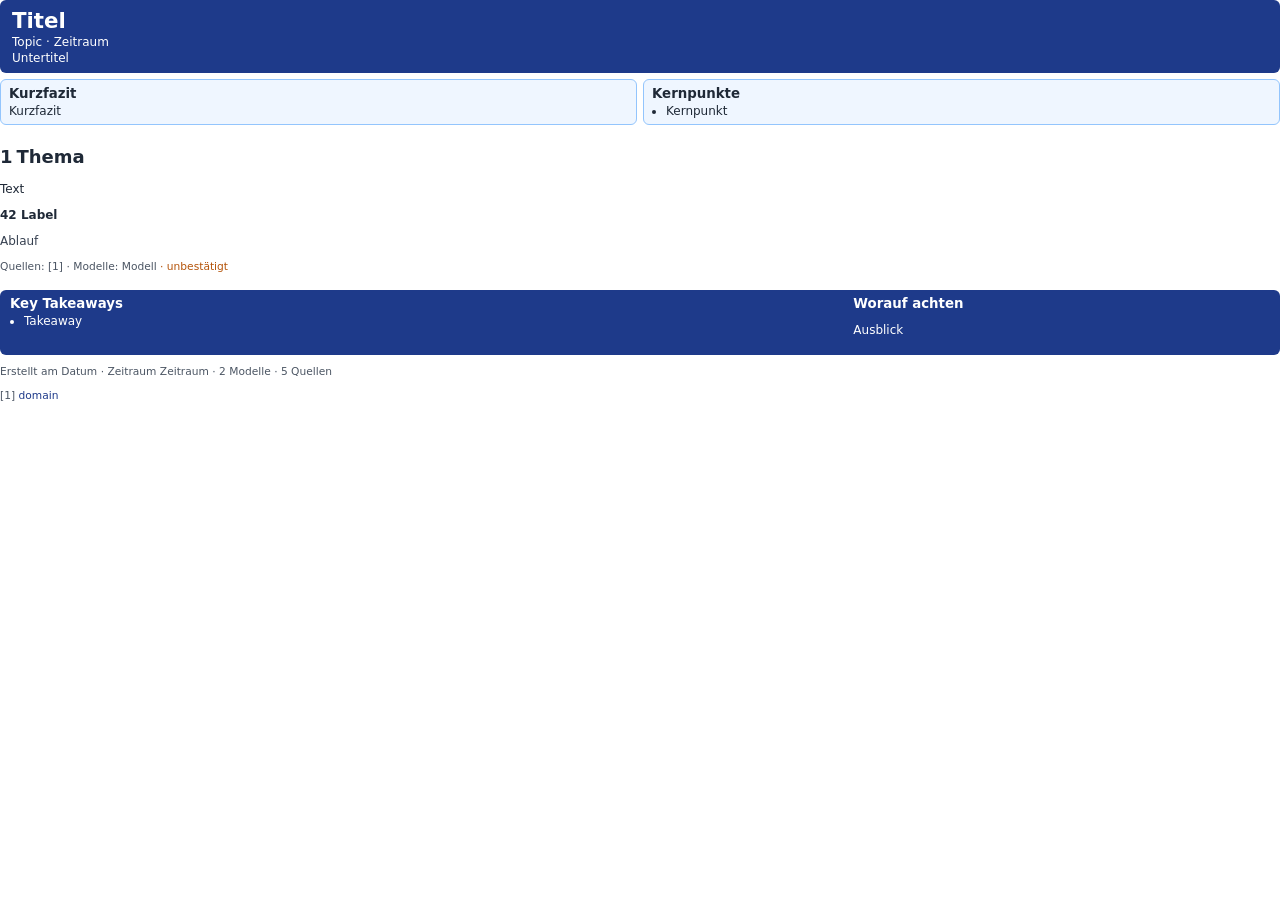
==== ai-news-digest/src/main/resources/templates/pdf/digest.html @ 3613cbc5 "feat: Gotenberg, einfaches PDF und HTML-Mail, Versand über Mailpit (Roadmap-Schritt 8) - Gotenberg 8" ====
<!DOCTYPE html>
<!--
  Simple one-page PDF (roadmap step 8); the final infographic design follows in step 17
  (docs/09-pdf-design.md). Rendered by Gotenberg (Chromium). No external resources: everything the
  page needs is in this file. All texts come from an LLM and are escaped by th:text.
-->
<html lang="de" xmlns:th="http://www.thymeleaf.org">
<head>
  <meta charset="UTF-8">
  <title th:text="${digest.title}">Titel</title>
  <style>
    @page { size: A4; margin: 10mm; }
    * { box-sizing: border-box; }
    body { margin: 0; font-family: "DejaVu Sans", Arial, Helvetica, sans-serif; font-size: 9pt;
           color: #1f2937; -webkit-print-color-adjust: exact; print-color-adjust: exact; }
    .banner { background: #1e3a8a; color: #fff; border-radius: 6px; padding: 8px 12px; }
    .banner h1 { margin: 0; font-size: 16pt; }
    .banner p { margin: 2px 0 0; font-size: 9pt; }
    .row { display: grid; grid-template-columns: 1fr 1fr; gap: 6px; margin-top: 6px; }
    .card { border: 1.5px solid #93c5fd; background: #eff6ff; border-radius: 6px; padding: 6px 8px; }
    .card h2 { margin: 0 0 3px; font-size: 10pt; }
    .card p, .card ul { margin: 0; }
    .card ul { padding-left: 14px; }
    .section { border-width: 1.5px; border-style: solid; }
    .blue { border-color: #3b82f6; background: #eff6ff; }
    .green { border-color: #22c55e; background: #f0fdf4; }
    .purple { border-color: #a855f7; background: #faf5ff; }
    .orange { border-color: #f97316; background: #fff7ed; }
    .red { border-color: #ef4444; background: #fef2f2; }
    .teal { border-color: #14b8a6; background: #f0fdfa; }
    .number { font-weight: bold; margin-right: 4px; }
    .highlight { margin-top: 3px; font-weight: bold; }
    .flow { margin-top: 3px; color: #374151; }
    .meta { margin-top: 3px; font-size: 8pt; color: #4b5563; }
    .unconfirmed { color: #b45309; }
    .closing { margin-top: 6px; background: #1e3a8a; color: #fff; border-radius: 6px;
               padding: 6px 10px; display: grid; grid-template-columns: 2fr 1fr; gap: 10px; }
    .closing h2 { margin: 0 0 3px; font-size: 10pt; }
    .closing ul { margin: 0; padding-left: 14px; }
    .footer { margin-top: 6px; font-size: 8pt; color: #4b5563; }
    .footer a { color: #1e3a8a; }
  </style>
</head>
<body>
  <div class="banner">
    <h1 th:text="${digest.title}">Titel</h1>
    <p><span th:text="${digest.topicName}">Topic</span> · <span th:text="${digest.period}">Zeitraum</span></p>
    <p th:if="${!#strings.isEmpty(digest.subtitle)}" th:text="${digest.subtitle}">Untertitel</p>
  </div>

  <div class="row">
    <div class="card">
      <h2>Kurzfazit</h2>
      <p th:text="${digest.summary}">Kurzfazit</p>
    </div>
    <div class="card">
      <h2>Kernpunkte</h2>
      <ul>
        <li th:each="point : ${digest.keyPoints}" th:text="${point.text}">Kernpunkt</li>
      </ul>
    </div>
  </div>

  <div class="row">
    <div th:each="section : ${digest.sections}" th:class="${'card section ' + section.color}">
      <h2><span class="number" th:text="${section.number}">1</span><span th:text="${section.heading}">Thema</span></h2>
      <p th:text="${section.text}">Text</p>
      <p class="highlight" th:if="${section.highlightValue != null}">
        <span th:text="${section.highlightValue}">42</span> <span th:text="${section.highlightLabel}">Label</span>
      </p>
      <p class="flow" th:if="${!section.flowSteps.isEmpty()}" th:text="${#strings.listJoin(section.flowSteps, ' → ')}">Ablauf</p>
      <p class="meta">
        Quellen: <span th:each="source, it : ${section.sourceNumbers}" th:text="${'[' + source + ']' + (it.last ? '' : ' ')}">[1]</span>
        · Modelle: <span th:text="${#strings.listJoin(section.models, ', ')}">Modell</span>
        <span class="unconfirmed" th:if="${section.unconfirmed}">· unbestätigt</span>
      </p>
    </div>
  </div>

  <div class="closing">
    <div>
      <h2>Key Takeaways</h2>
      <ul>
        <li th:each="takeaway : ${digest.takeaways}" th:text="${takeaway}">Takeaway</li>
      </ul>
    </div>
    <div th:if="${!#strings.isEmpty(digest.watchOut)}">
      <h2>Worauf achten</h2>
      <p th:text="${digest.watchOut}">Ausblick</p>
    </div>
  </div>

  <div class="footer">
    <p>
      Erstellt am <span th:text="${digest.createdOn}">Datum</span> · Zeitraum <span th:text="${digest.period}">Zeitraum</span>
      · <span th:text="${digest.modelCount}">2</span> Modelle · <span th:text="${digest.sources.size()}">5</span> Quellen
    </p>
    <p>
      <span th:each="source : ${digest.sources}">[<span th:text="${source.number}">1</span>] <a th:href="${source.url}" th:text="${source.domain}">domain</a> </span>
    </p>
  </div>
</body>
</html>
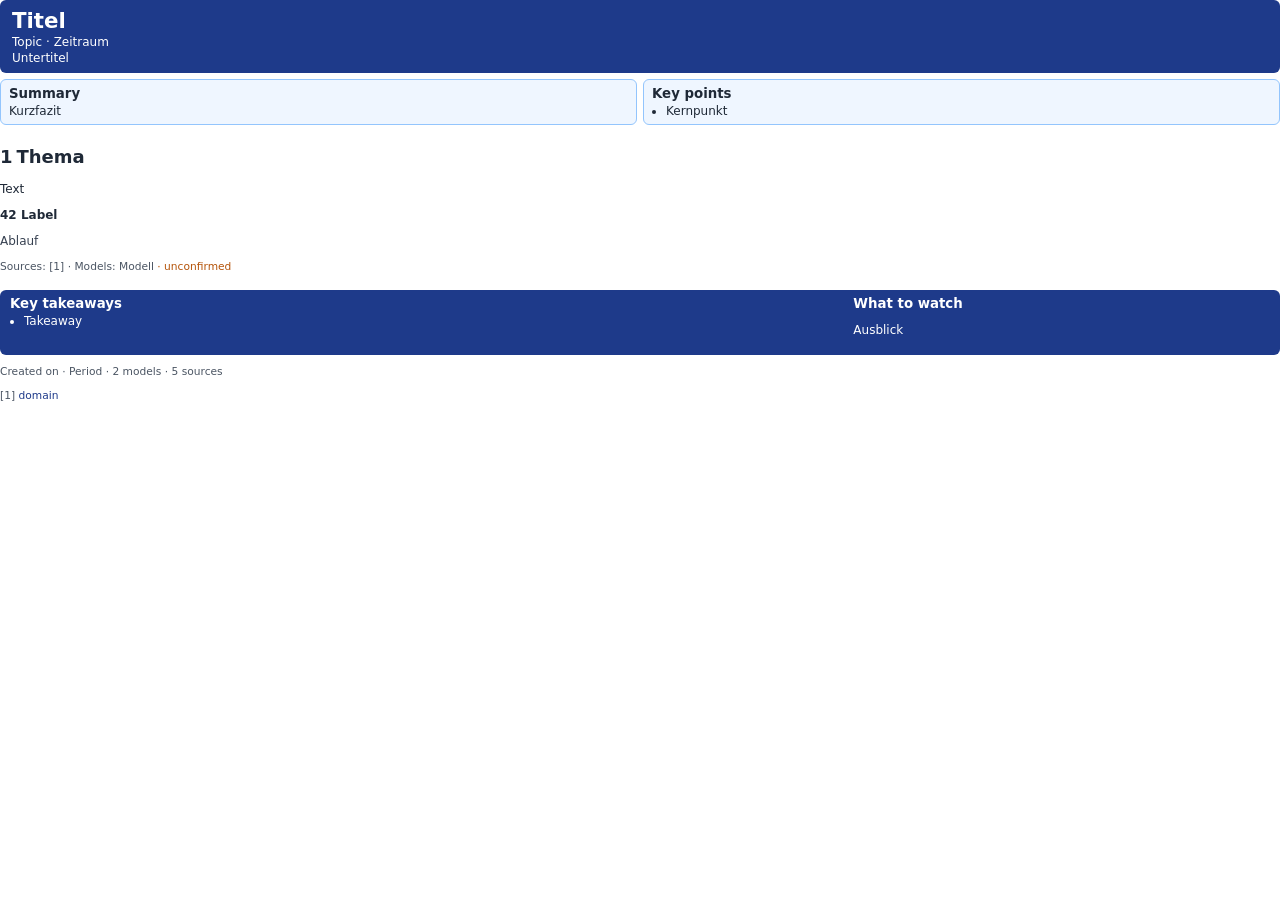
==== commit 0beb7f8a: "feat: Prompts und Digest auf Englisch, strengere Quellen (Roadmap-Schritt 9c) - Englische Prompt-Ver" ====
--- a/ai-news-digest/src/main/resources/templates/pdf/digest.html
+++ b/ai-news-digest/src/main/resources/templates/pdf/digest.html
@@ -4,7 +4,7 @@
   (docs/09-pdf-design.md). Rendered by Gotenberg (Chromium). No external resources: everything the
   page needs is in this file. All texts come from an LLM and are escaped by th:text.
 -->
-<html lang="de" xmlns:th="http://www.thymeleaf.org">
+<html lang="en" th:lang="${lang}" xmlns:th="http://www.thymeleaf.org">
 <head>
   <meta charset="UTF-8">
   <title th:text="${digest.title}">Titel</title>
@@ -50,11 +50,11 @@
 
   <div class="row">
     <div class="card">
-      <h2>Kurzfazit</h2>
+      <h2 th:text="#{digest.summary}">Summary</h2>
       <p th:text="${digest.summary}">Kurzfazit</p>
     </div>
     <div class="card">
-      <h2>Kernpunkte</h2>
+      <h2 th:text="#{digest.keyPoints}">Key points</h2>
       <ul>
         <li th:each="point : ${digest.keyPoints}" th:text="${point.text}">Kernpunkt</li>
       </ul>
@@ -70,30 +70,30 @@
       </p>
       <p class="flow" th:if="${!section.flowSteps.isEmpty()}" th:text="${#strings.listJoin(section.flowSteps, ' → ')}">Ablauf</p>
       <p class="meta">
-        Quellen: <span th:each="source, it : ${section.sourceNumbers}" th:text="${'[' + source + ']' + (it.last ? '' : ' ')}">[1]</span>
-        · Modelle: <span th:text="${#strings.listJoin(section.models, ', ')}">Modell</span>
-        <span class="unconfirmed" th:if="${section.unconfirmed}">· unbestätigt</span>
+        <span th:text="#{digest.sources}">Sources</span>: <span th:each="source, it : ${section.sourceNumbers}" th:text="${'[' + source + ']' + (it.last ? '' : ' ')}">[1]</span>
+        · <span th:text="#{digest.models}">Models</span>: <span th:text="${#strings.listJoin(section.models, ', ')}">Modell</span>
+        <span class="unconfirmed" th:if="${section.unconfirmed}" th:text="${'· ' + #messages.msg('digest.unconfirmed')}">· unconfirmed</span>
       </p>
     </div>
   </div>
 
   <div class="closing">
     <div>
-      <h2>Key Takeaways</h2>
+      <h2 th:text="#{digest.takeaways}">Key takeaways</h2>
       <ul>
         <li th:each="takeaway : ${digest.takeaways}" th:text="${takeaway}">Takeaway</li>
       </ul>
     </div>
     <div th:if="${!#strings.isEmpty(digest.watchOut)}">
-      <h2>Worauf achten</h2>
+      <h2 th:text="#{digest.watchOut}">What to watch</h2>
       <p th:text="${digest.watchOut}">Ausblick</p>
     </div>
   </div>
 
   <div class="footer">
     <p>
-      Erstellt am <span th:text="${digest.createdOn}">Datum</span> · Zeitraum <span th:text="${digest.period}">Zeitraum</span>
-      · <span th:text="${digest.modelCount}">2</span> Modelle · <span th:text="${digest.sources.size()}">5</span> Quellen
+      <span th:text="#{digest.createdOn(${digest.createdOn})}">Created on</span> · <span th:text="#{digest.period(${digest.period})}">Period</span>
+      · <span th:text="#{digest.modelCount(${digest.modelCount})}">2 models</span> · <span th:text="#{digest.sourceCount(${digest.sources.size()})}">5 sources</span>
     </p>
     <p>
       <span th:each="source : ${digest.sources}">[<span th:text="${source.number}">1</span>] <a th:href="${source.url}" th:text="${source.domain}">domain</a> </span>
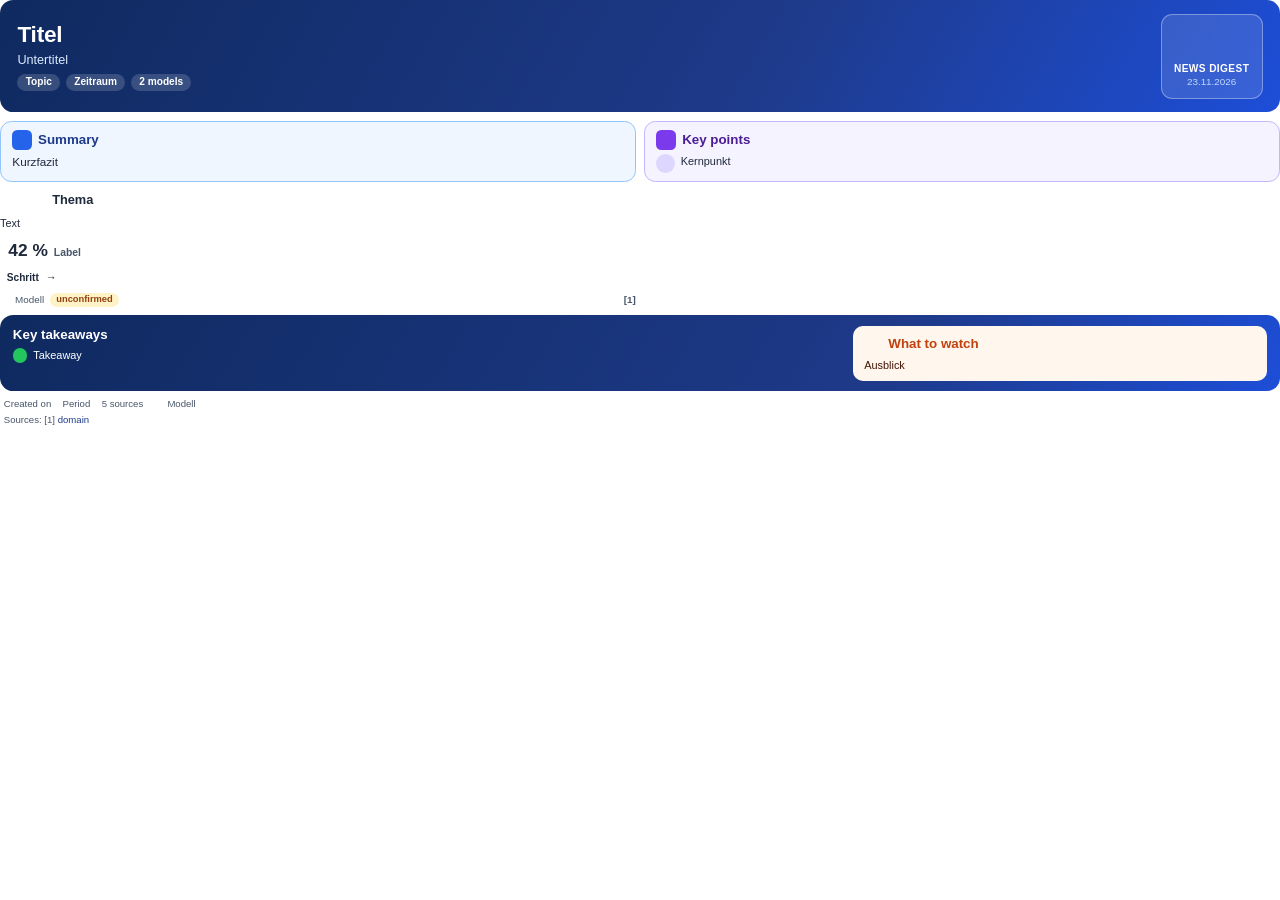
==== commit 02bbd617: "feat: PDF im finalen Infografik-Design, HTML-Mail im gleichen Stil (Roadmap-Schritt 17) - Infografik" ====
--- a/ai-news-digest/src/main/resources/templates/pdf/digest.html
+++ b/ai-news-digest/src/main/resources/templates/pdf/digest.html
@@ -1,103 +1,198 @@
 <!DOCTYPE html>
 <!--
-  Simple one-page PDF (roadmap step 8); the final infographic design follows in step 17
-  (docs/09-pdf-design.md). Rendered by Gotenberg (Chromium). No external resources: everything the
-  page needs is in this file. All texts come from an LLM and are escaped by th:text.
+  One-page infographic (roadmap step 17, docs/09-pdf-design.md), rendered by Gotenberg (Chromium).
+  No external resources: the Inter font (base64) and the Lucide icons (inline SVG) come from
+  DigestAssets, so the page also works offline as a preview. All texts come from an LLM and are
+  escaped by th:text; th:utext is only used for our own font CSS and SVG files.
 -->
 <html lang="en" th:lang="${lang}" xmlns:th="http://www.thymeleaf.org">
 <head>
   <meta charset="UTF-8">
   <title th:text="${digest.title}">Titel</title>
+  <style th:utext="${assets.fontFaces()}"></style>
   <style>
-    @page { size: A4; margin: 10mm; }
+    @page { size: A4; margin: 7mm; }
     * { box-sizing: border-box; }
-    body { margin: 0; font-family: "DejaVu Sans", Arial, Helvetica, sans-serif; font-size: 9pt;
-           color: #1f2937; -webkit-print-color-adjust: exact; print-color-adjust: exact; }
-    .banner { background: #1e3a8a; color: #fff; border-radius: 6px; padding: 8px 12px; }
-    .banner h1 { margin: 0; font-size: 16pt; }
-    .banner p { margin: 2px 0 0; font-size: 9pt; }
-    .row { display: grid; grid-template-columns: 1fr 1fr; gap: 6px; margin-top: 6px; }
-    .card { border: 1.5px solid #93c5fd; background: #eff6ff; border-radius: 6px; padding: 6px 8px; }
-    .card h2 { margin: 0 0 3px; font-size: 10pt; }
-    .card p, .card ul { margin: 0; }
-    .card ul { padding-left: 14px; }
-    .section { border-width: 1.5px; border-style: solid; }
-    .blue { border-color: #3b82f6; background: #eff6ff; }
-    .green { border-color: #22c55e; background: #f0fdf4; }
-    .purple { border-color: #a855f7; background: #faf5ff; }
-    .orange { border-color: #f97316; background: #fff7ed; }
-    .red { border-color: #ef4444; background: #fef2f2; }
-    .teal { border-color: #14b8a6; background: #f0fdfa; }
-    .number { font-weight: bold; margin-right: 4px; }
-    .highlight { margin-top: 3px; font-weight: bold; }
-    .flow { margin-top: 3px; color: #374151; }
-    .meta { margin-top: 3px; font-size: 8pt; color: #4b5563; }
-    .unconfirmed { color: #b45309; }
-    .closing { margin-top: 6px; background: #1e3a8a; color: #fff; border-radius: 6px;
-               padding: 6px 10px; display: grid; grid-template-columns: 2fr 1fr; gap: 10px; }
-    .closing h2 { margin: 0 0 3px; font-size: 10pt; }
-    .closing ul { margin: 0; padding-left: 14px; }
-    .footer { margin-top: 6px; font-size: 8pt; color: #4b5563; }
-    .footer a { color: #1e3a8a; }
+    html, body { margin: 0; }
+    body { font-family: "Inter", Arial, Helvetica, sans-serif; font-size: 8.2pt; line-height: 1.28;
+           color: #1e293b; -webkit-print-color-adjust: exact; print-color-adjust: exact; }
+    p { margin: 0; }
+    h1, h2, h3 { margin: 0; }
+    .icon { display: inline-block; flex: none; width: 1.15em; height: 1.15em; vertical-align: -0.2em; }
+    .icon svg { width: 100%; height: 100%; display: block; }
+
+    /* Header banner */
+    .banner { display: flex; align-items: center; gap: 4mm; padding: 3.6mm 4.6mm;
+              background: linear-gradient(120deg, #0f2a5f 0%, #1e3a8a 60%, #1d4ed8 100%);
+              color: #fff; border-radius: 3.5mm; }
+    .banner-text { flex: 1; min-width: 0; }
+    .banner h1 { font-size: 17pt; font-weight: 800; line-height: 1.12; letter-spacing: -0.01em; }
+    .banner .subtitle { margin-top: 1.2mm; font-size: 9.5pt; color: #dbeafe; }
+    .banner .meta { margin-top: 1.6mm; display: flex; flex-wrap: wrap; gap: 1.5mm; }
+    .chip { display: inline-block; padding: 0.5mm 2.2mm; border-radius: 99px; font-size: 7.6pt;
+            font-weight: 600; background: rgba(255, 255, 255, 0.16); color: #fff; }
+    .badge { flex: none; width: 27mm; padding: 2.5mm 2mm; text-align: center; border-radius: 3mm;
+             background: rgba(255, 255, 255, 0.12); border: 0.3mm solid rgba(255, 255, 255, 0.35); }
+    .badge .icon { width: 9mm; height: 9mm; color: #93c5fd; }
+    .badge .label { margin-top: 1mm; font-size: 7.6pt; font-weight: 700; text-transform: uppercase;
+                    letter-spacing: 0.04em; }
+    .badge .date { font-size: 7.4pt; color: #bfdbfe; }
+
+    /* Cards */
+    .card { border-radius: 3mm; padding: 2.2mm 3mm; border: 0.35mm solid; }
+    .card h2 { display: flex; align-items: center; gap: 1.6mm; margin-bottom: 1.3mm;
+               font-size: 10pt; font-weight: 800; }
+    .card h2 .icon { width: 5.2mm; height: 5.2mm; padding: 0.9mm; border-radius: 1.4mm; color: #fff; }
+    .row { display: grid; grid-template-columns: 1fr 1fr; gap: 2.2mm; margin-top: 2.2mm; }
+    .summary { background: #eff6ff; border-color: #93c5fd; }
+    .summary h2 { color: #1e3a8a; }
+    .summary h2 .icon { background: #2563eb; }
+    .summary p { font-size: 8.8pt; }
+    .keypoints { background: #f5f3ff; border-color: #c4b5fd; }
+    .keypoints h2 { color: #4c1d95; }
+    .keypoints h2 .icon { background: #7c3aed; }
+    .keypoints ul { list-style: none; margin: 0; padding: 0; }
+    .keypoints li { display: flex; align-items: flex-start; gap: 1.6mm; margin-top: 1mm; }
+    .keypoints li .icon { width: 4.8mm; height: 4.8mm; padding: 0.8mm; border-radius: 99px;
+                          background: #ddd6fe; color: #5b21b6; }
+
+    /* Topic cards */
+    .topic { display: flex; flex-direction: column; background: var(--bg); border-color: var(--c); }
+    .topic-head { display: flex; align-items: center; gap: 1.6mm; margin-bottom: 1.3mm; }
+    .num { flex: none; width: 5.4mm; height: 5.4mm; border-radius: 99px; background: var(--c);
+           color: #fff; font-weight: 800; font-size: 8.6pt; line-height: 5.4mm; text-align: center; }
+    .topic-head .icon { width: 5.2mm; height: 5.2mm; color: var(--dark); }
+    .topic h3 { font-size: 9.6pt; font-weight: 800; line-height: 1.18; color: var(--dark); }
+    .topic .text { flex: 1; }
+    .highlight { display: flex; align-items: baseline; gap: 1.6mm; margin-top: 1.4mm;
+                 padding: 1mm 2.2mm; border-radius: 2mm; background: #fff; border: 0.3mm dashed var(--c); }
+    .highlight .value { font-size: 13pt; font-weight: 800; color: var(--dark); white-space: nowrap; }
+    .highlight .label { font-size: 7.8pt; font-weight: 600; color: #475569; }
+    .flow { display: flex; flex-wrap: wrap; align-items: center; gap: 1mm; margin-top: 1.4mm; }
+    .step { padding: 0.6mm 1.8mm; border-radius: 1.4mm; background: #fff; border: 0.3mm solid var(--c);
+            font-size: 7.6pt; font-weight: 600; color: var(--dark); }
+    .arrow { color: var(--c); font-weight: 800; }
+    .topic-foot { display: flex; align-items: center; gap: 1.6mm; margin-top: 1.3mm; padding-top: 1mm;
+                  border-top: 0.25mm solid var(--line); font-size: 7.4pt; color: #475569; }
+    .dots { display: flex; gap: 0.8mm; }
+    .dot { display: inline-block; width: 2.4mm; height: 2.4mm; border-radius: 99px; }
+    .unconfirmed { padding: 0.2mm 1.6mm; border-radius: 99px; background: #fef3c7; color: #92400e;
+                   font-weight: 700; font-size: 7pt; }
+    .sources-ref { margin-left: auto; font-weight: 600; }
+    .blue   { --c: #3b82f6; --bg: #eff6ff; --dark: #1d4ed8; --line: #bfdbfe; }
+    .green  { --c: #22c55e; --bg: #f0fdf4; --dark: #15803d; --line: #bbf7d0; }
+    .purple { --c: #a855f7; --bg: #faf5ff; --dark: #7e22ce; --line: #e9d5ff; }
+    .orange { --c: #f97316; --bg: #fff7ed; --dark: #c2410c; --line: #fed7aa; }
+    .red    { --c: #ef4444; --bg: #fef2f2; --dark: #b91c1c; --line: #fecaca; }
+    .teal   { --c: #14b8a6; --bg: #f0fdfa; --dark: #0f766e; --line: #99f6e4; }
+
+    /* Closing banner */
+    .closing { display: grid; grid-template-columns: 2fr 1fr; gap: 3mm; margin-top: 2.2mm;
+               padding: 2.8mm 3.4mm; border-radius: 3.5mm; color: #fff;
+               background: linear-gradient(120deg, #0f2a5f 0%, #1e3a8a 70%, #1d4ed8 100%); }
+    .closing h2 { display: flex; align-items: center; gap: 1.6mm; margin-bottom: 1.3mm;
+                  font-size: 10pt; font-weight: 800; }
+    .closing ul { list-style: none; margin: 0; padding: 0; }
+    .closing li { display: flex; align-items: flex-start; gap: 1.6mm; margin-top: 1mm; }
+    .closing li .icon { width: 3.8mm; height: 3.8mm; padding: 0.6mm; border-radius: 99px;
+                        background: #22c55e; color: #fff; margin-top: 0.2mm; }
+    .watch { padding: 2.4mm 3mm; border-radius: 2.6mm; background: #fff7ed; color: #431407; }
+    .watch h2 { color: #c2410c; }
+    .watch h2 .icon { width: 4.8mm; height: 4.8mm; }
+
+    /* Footer */
+    .footer { margin-top: 1.8mm; padding: 0 1mm; font-size: 7.2pt; color: #475569; }
+    .footer .line { display: flex; flex-wrap: wrap; align-items: center; gap: 1.2mm 3mm; }
+    .legend { display: inline-flex; align-items: center; gap: 1mm; }
+    .footer .list { margin-top: 0.8mm; }
+    .footer a { color: #1e3a8a; text-decoration: none; }
   </style>
 </head>
 <body>
-  <div class="banner">
-    <h1 th:text="${digest.title}">Titel</h1>
-    <p><span th:text="${digest.topicName}">Topic</span> · <span th:text="${digest.period}">Zeitraum</span></p>
-    <p th:if="${!#strings.isEmpty(digest.subtitle)}" th:text="${digest.subtitle}">Untertitel</p>
+  <header class="banner">
+    <div class="banner-text">
+      <h1 th:text="${digest.title}">Titel</h1>
+      <p class="subtitle" th:if="${!#strings.isEmpty(digest.subtitle)}" th:text="${digest.subtitle}">Untertitel</p>
+      <p class="meta">
+        <span class="chip" th:text="${digest.topicName}">Topic</span>
+        <span class="chip" th:text="${digest.period}">Zeitraum</span>
+        <span class="chip" th:text="#{digest.modelCount(${digest.modelCount})}">2 models</span>
+      </p>
+    </div>
+    <div class="badge">
+      <span class="icon" th:utext="${assets.ui('newspaper')}"></span>
+      <div class="label" th:text="#{digest.badge}">News digest</div>
+      <div class="date" th:text="${digest.createdOn}">23.11.2026</div>
+    </div>
+  </header>
+
+  <div class="row">
+    <section class="card summary">
+      <h2><span class="icon" th:utext="${assets.ui('file-text')}"></span><span th:text="#{digest.summary}">Summary</span></h2>
+      <p th:text="${digest.summary}">Kurzfazit</p>
+    </section>
+    <section class="card keypoints">
+      <h2><span class="icon" th:utext="${assets.ui('list-checks')}"></span><span th:text="#{digest.keyPoints}">Key points</span></h2>
+      <ul>
+        <li th:each="point : ${digest.keyPoints}">
+          <span class="icon" th:utext="${assets.icon(point.iconKey)}"></span><span th:text="${point.text}">Kernpunkt</span>
+        </li>
+      </ul>
+    </section>
   </div>
 
   <div class="row">
-    <div class="card">
-      <h2 th:text="#{digest.summary}">Summary</h2>
-      <p th:text="${digest.summary}">Kurzfazit</p>
-    </div>
-    <div class="card">
-      <h2 th:text="#{digest.keyPoints}">Key points</h2>
-      <ul>
-        <li th:each="point : ${digest.keyPoints}" th:text="${point.text}">Kernpunkt</li>
-      </ul>
-    </div>
-  </div>
-
-  <div class="row">
-    <div th:each="section : ${digest.sections}" th:class="${'card section ' + section.color}">
-      <h2><span class="number" th:text="${section.number}">1</span><span th:text="${section.heading}">Thema</span></h2>
-      <p th:text="${section.text}">Text</p>
-      <p class="highlight" th:if="${section.highlightValue != null}">
-        <span th:text="${section.highlightValue}">42</span> <span th:text="${section.highlightLabel}">Label</span>
-      </p>
-      <p class="flow" th:if="${!section.flowSteps.isEmpty()}" th:text="${#strings.listJoin(section.flowSteps, ' → ')}">Ablauf</p>
-      <p class="meta">
-        <span th:text="#{digest.sources}">Sources</span>: <span th:each="source, it : ${section.sourceNumbers}" th:text="${'[' + source + ']' + (it.last ? '' : ' ')}">[1]</span>
-        · <span th:text="#{digest.models}">Models</span>: <span th:text="${#strings.listJoin(section.models, ', ')}">Modell</span>
-        <span class="unconfirmed" th:if="${section.unconfirmed}" th:text="${'· ' + #messages.msg('digest.unconfirmed')}">· unconfirmed</span>
-      </p>
-    </div>
+    <article th:each="section : ${digest.sections}" th:class="${'card topic ' + section.color}">
+      <div class="topic-head">
+        <span class="num" th:text="${section.number}">1</span>
+        <span class="icon" th:utext="${assets.icon(section.iconKey)}"></span>
+        <h3 th:text="${section.heading}">Thema</h3>
+      </div>
+      <p class="text" th:text="${section.text}">Text</p>
+      <div class="highlight" th:if="${section.highlightValue != null}">
+        <span class="value" th:text="${section.highlightValue}">42 %</span>
+        <span class="label" th:text="${section.highlightLabel}">Label</span>
+      </div>
+      <div class="flow" th:if="${!section.flowSteps.isEmpty()}">
+        <th:block th:each="step, it : ${section.flowSteps}">
+          <span class="step" th:text="${step}">Schritt</span><span class="arrow" th:unless="${it.last}">→</span>
+        </th:block>
+      </div>
+      <div class="topic-foot">
+        <span class="dots">
+          <span class="dot" th:each="badge : ${section.modelBadges}" th:style="${'background:' + badge.colorHex}" th:title="${badge.name}"></span>
+        </span>
+        <span th:text="${#strings.listJoin(section.models, ', ')}">Modell</span>
+        <span class="unconfirmed" th:if="${section.unconfirmed}" th:text="#{digest.unconfirmed}">unconfirmed</span>
+        <span class="sources-ref"><span th:each="source, it : ${section.sourceNumbers}" th:text="${'[' + source + ']' + (it.last ? '' : ' ')}">[1]</span></span>
+      </div>
+    </article>
   </div>
 
   <div class="closing">
     <div>
       <h2 th:text="#{digest.takeaways}">Key takeaways</h2>
       <ul>
-        <li th:each="takeaway : ${digest.takeaways}" th:text="${takeaway}">Takeaway</li>
+        <li th:each="takeaway : ${digest.takeaways}"><span class="icon" th:utext="${assets.ui('check')}"></span><span th:text="${takeaway}">Takeaway</span></li>
       </ul>
     </div>
-    <div th:if="${!#strings.isEmpty(digest.watchOut)}">
-      <h2 th:text="#{digest.watchOut}">What to watch</h2>
+    <div class="watch" th:if="${!#strings.isEmpty(digest.watchOut)}">
+      <h2><span class="icon" th:utext="${assets.ui('eye')}"></span><span th:text="#{digest.watchOut}">What to watch</span></h2>
       <p th:text="${digest.watchOut}">Ausblick</p>
     </div>
   </div>
 
-  <div class="footer">
-    <p>
-      <span th:text="#{digest.createdOn(${digest.createdOn})}">Created on</span> · <span th:text="#{digest.period(${digest.period})}">Period</span>
-      · <span th:text="#{digest.modelCount(${digest.modelCount})}">2 models</span> · <span th:text="#{digest.sourceCount(${digest.sources.size()})}">5 sources</span>
-    </p>
-    <p>
+  <footer class="footer">
+    <div class="line">
+      <span th:text="#{digest.createdOn(${digest.createdOn})}">Created on</span>
+      <span th:text="#{digest.period(${digest.period})}">Period</span>
+      <span th:text="#{digest.sourceCount(${digest.sources.size()})}">5 sources</span>
+      <span class="legend" th:each="badge : ${digest.models}"><span class="dot" th:style="${'background:' + badge.colorHex}"></span><span th:text="${badge.name}">Modell</span></span>
+    </div>
+    <div class="list">
+      <span th:text="${#messages.msg('digest.sources') + ':'}">Sources:</span>
       <span th:each="source : ${digest.sources}">[<span th:text="${source.number}">1</span>] <a th:href="${source.url}" th:text="${source.domain}">domain</a> </span>
-    </p>
-  </div>
+    </div>
+  </footer>
 </body>
 </html>
